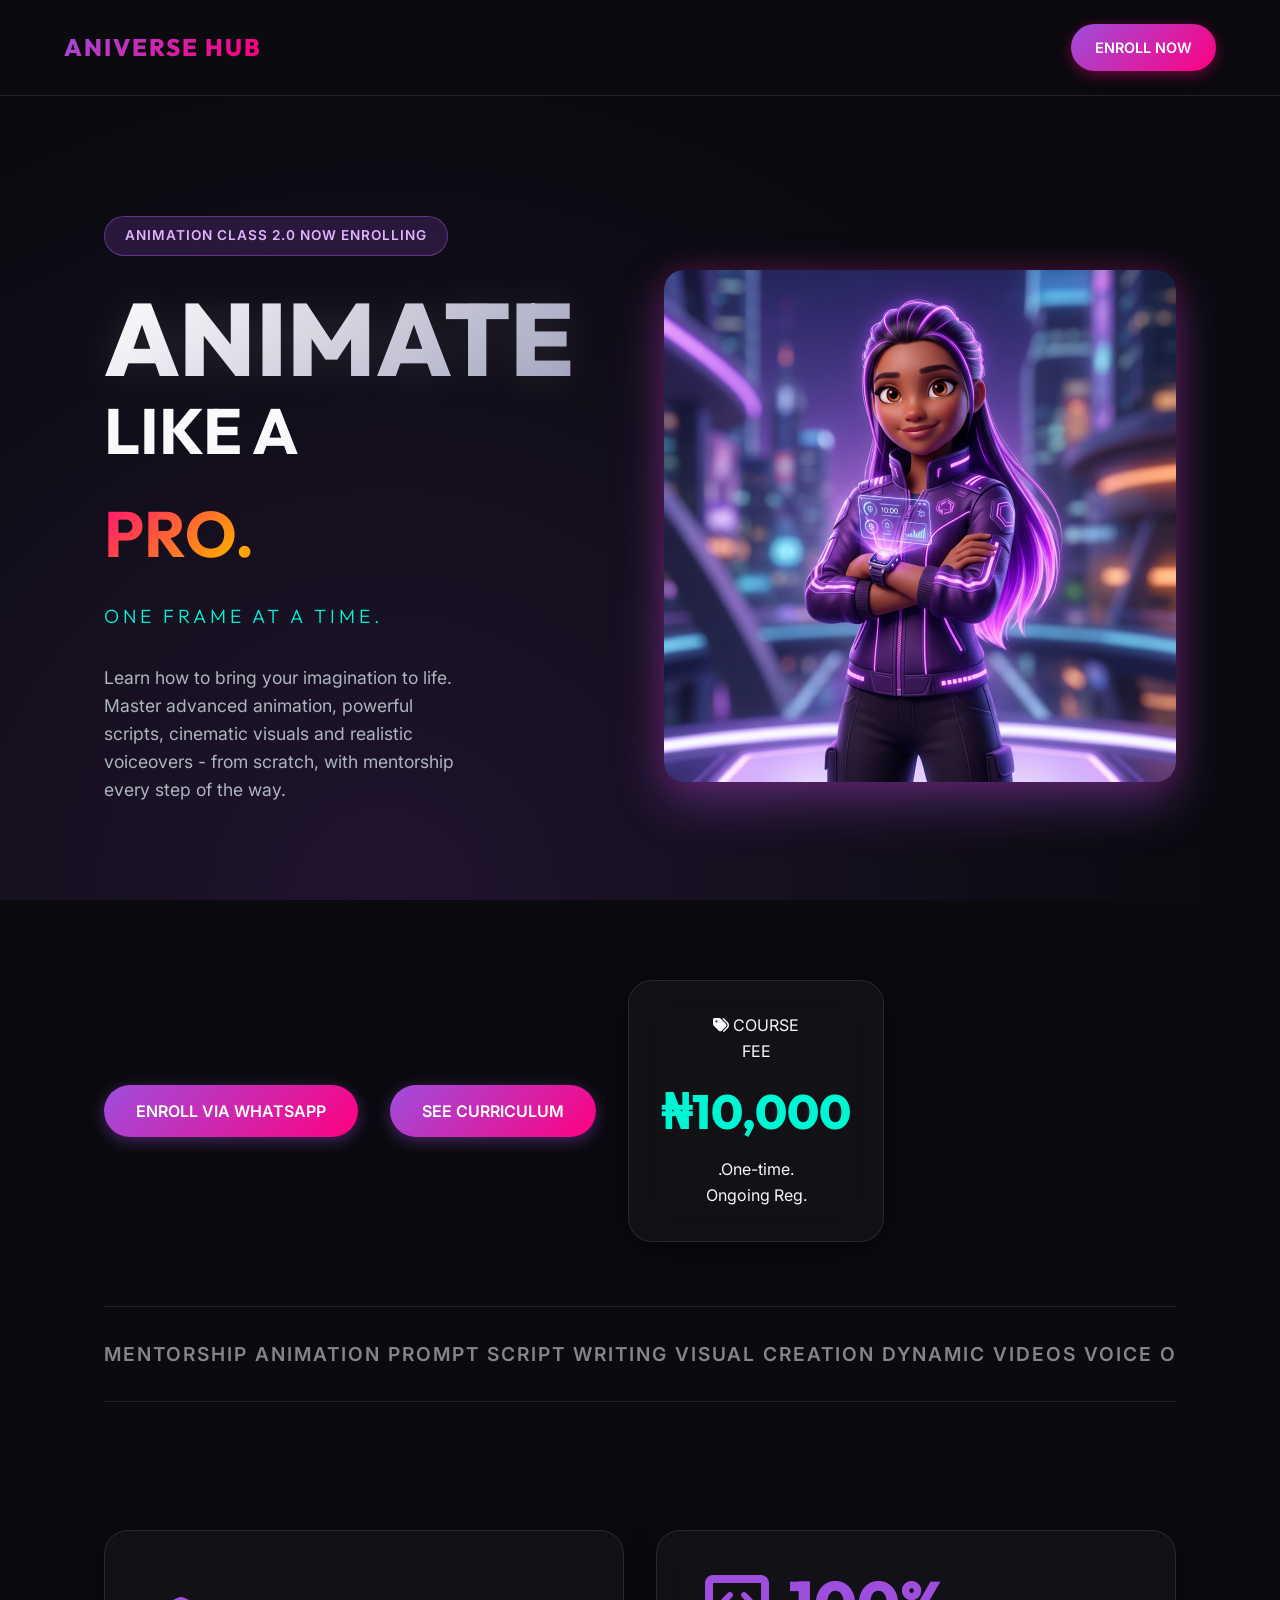
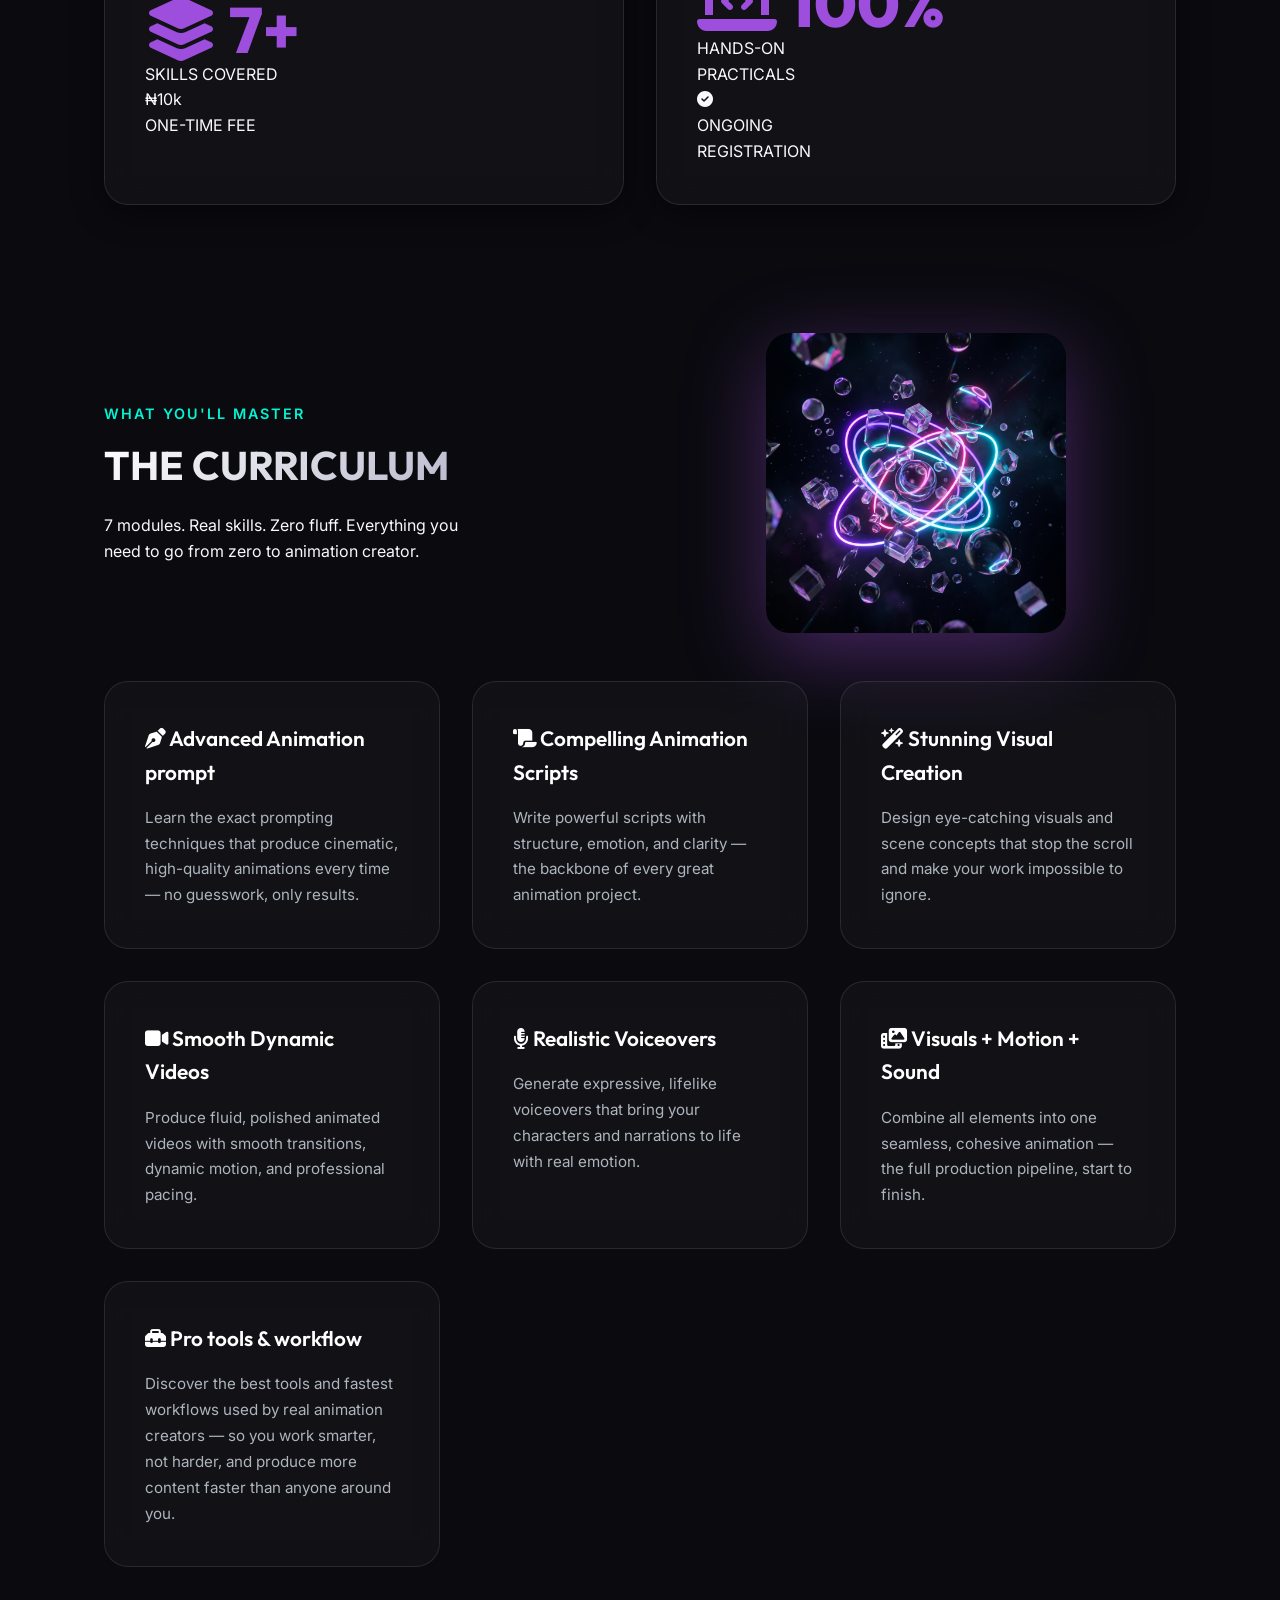
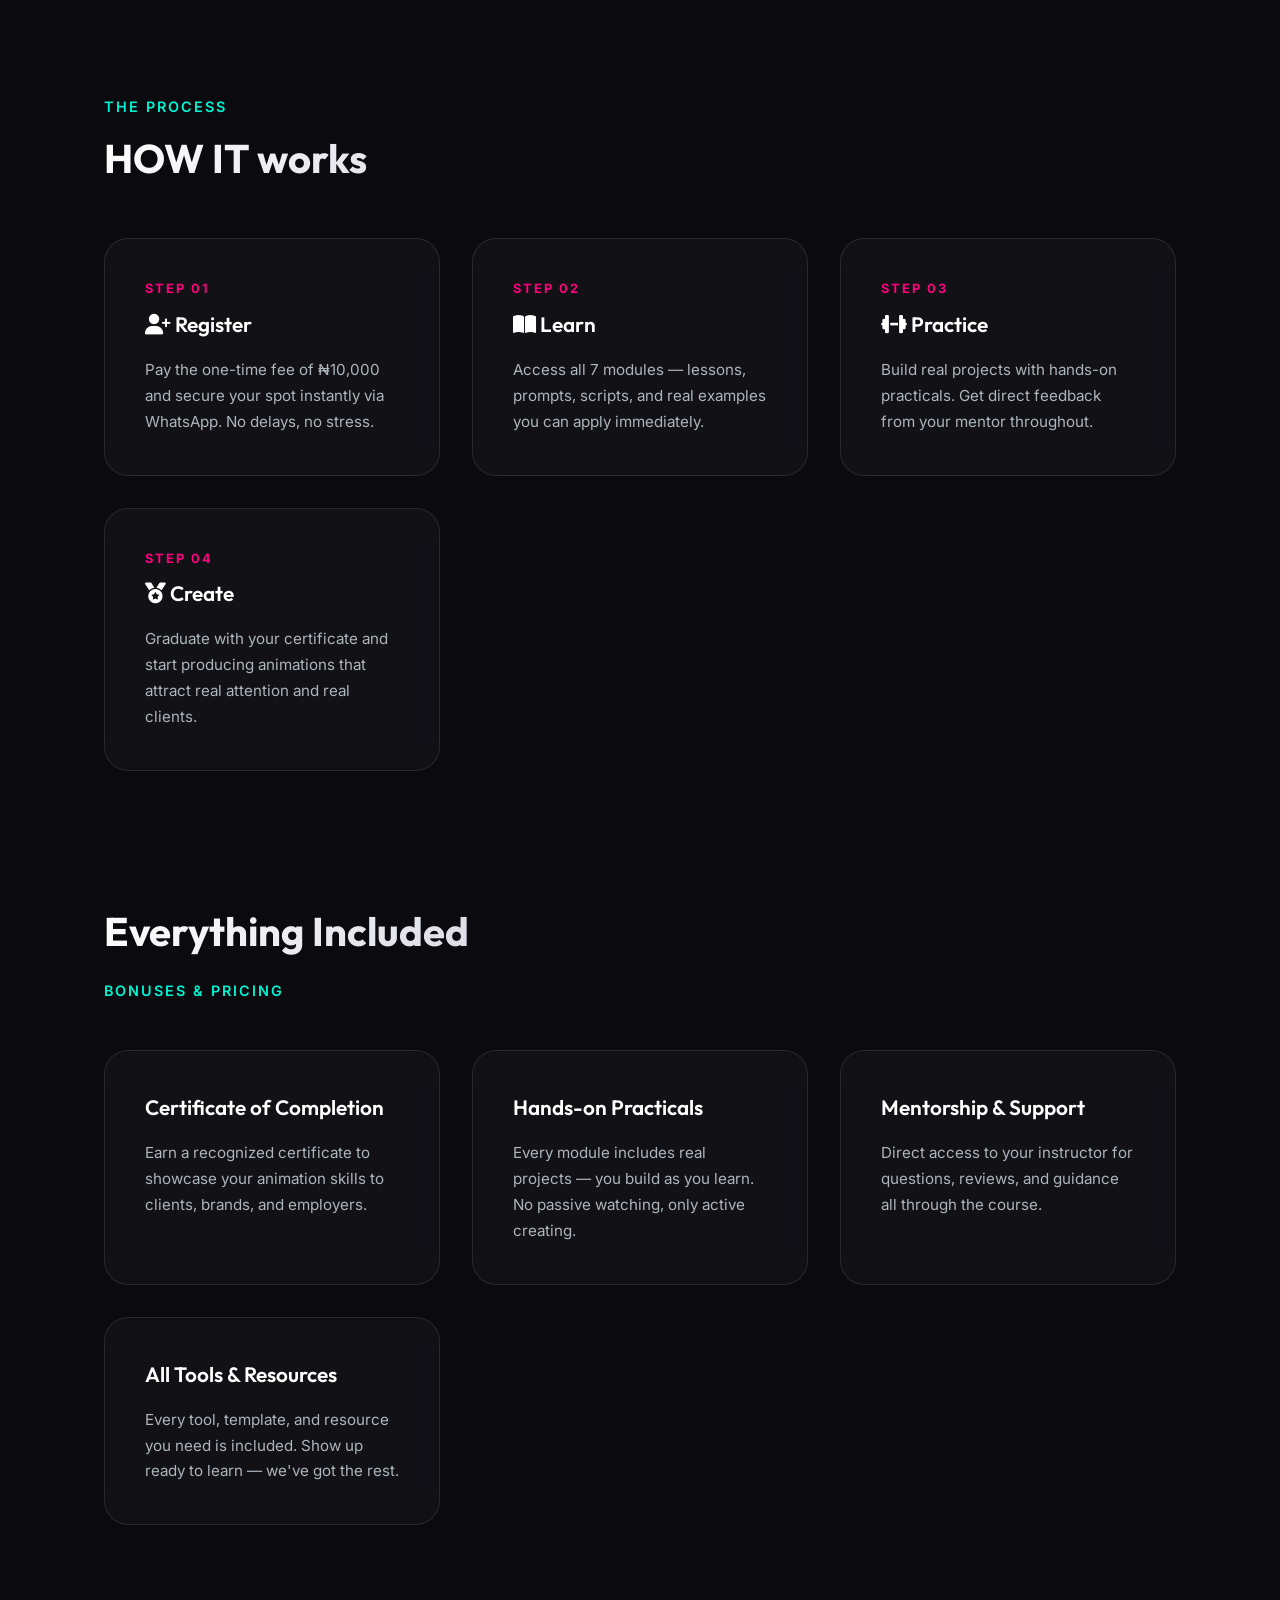
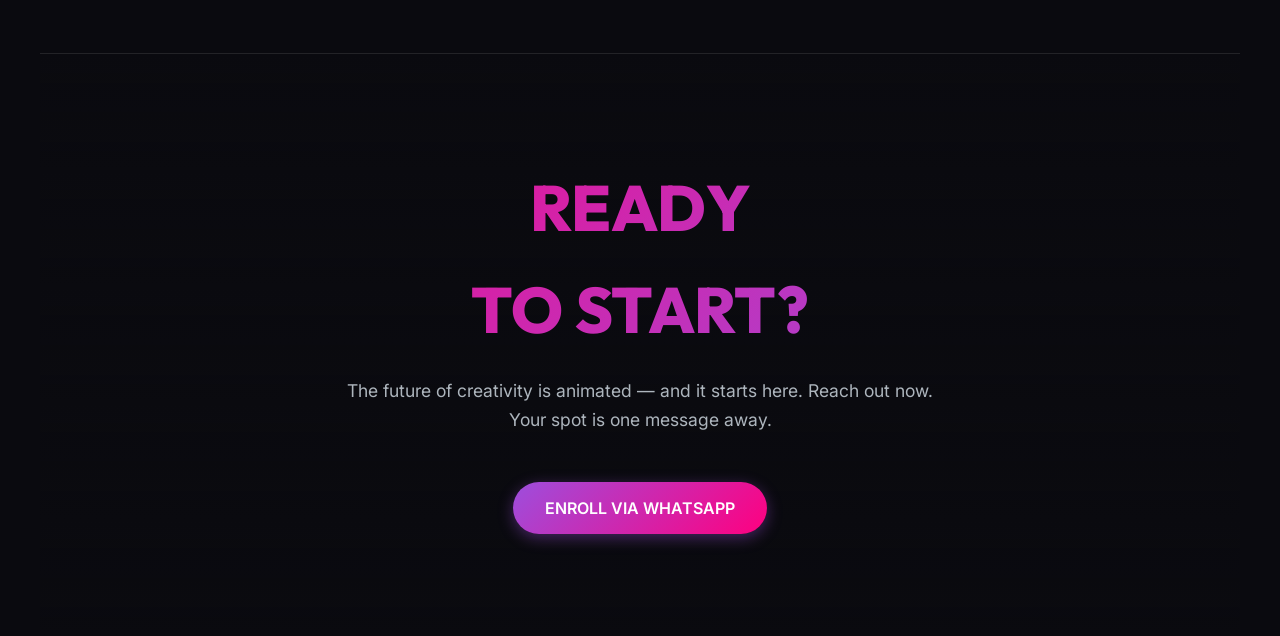
==== Structure/index.html @ 31caf76c "Revamp design: add glassmorphism, responsive mobile layout, animations, and custom 3D assets" ====
<!DOCTYPE html>
<html lang="en">
<head>
    <meta charset="UTF-8">
    <meta name="viewport" content="width=device-width, initial-scale=1.0">
    <link rel="stylesheet" href="https://cdnjs.cloudflare.com/ajax/libs/font-awesome/6.4.0/css/all.min.css">
    <link rel="stylesheet" href="style/style.css">
    <title>Aniverse Hub</title>
</head>
<body>

    
    <div class="nav">
        <div class="aniverse-logo">
            <p>ANIVERSE HUB</p>
        </div>
        <div>
            <nav>
                <li class="enrol"><a href="https://wa.me/2348069914896">ENROLL NOW</a></li>
            </nav>
        </div>
    </div>


    <section class="header">
        <div class="header-content">
            <div class="animation-class">
                <p>ANIMATION CLASS 2.0 Now ENROLLING</p>
            </div>
            <div class="animate">
                <p>ANIMATE</p>
            </div>
            <div class="like">
                <p>LIKE A</p>
            </div>
            <div class="pro">
                <p>PRO.</p>
            </div>
            <div class="frame">
                <p>ONE FRAME AT A TIME.</p>
            </div>
            <div class="learn-how">
                <p>Learn how to bring your imagination to life.<br>Master advanced animation, powerful<br> scripts, cinematic visuals and realistic<br> voiceovers -  from scratch, with mentorship<br>every step of the way.</p>
            </div>
        </div>
        <div class="header-image">
            <img src="images/hero.png" alt="Anime Character">
        </div>
    </section>


    <section class="fee">
        <div class="enroll">
            <button><a href="">ENROLL VIA WHATSAPP </a></button>
        </div>
        <div class="curriculum">
            <p>
                <button><a href="">SEE CURRICULUM</a></button>
            </p>
        </div>

        <div class="course-fee">
            <p><i class="fa-solid fa-tags"></i> COURSE<BR>FEE</p>
            <P>₦10,000</P>
            <P>.One-time.<br>Ongoing Reg.</P>
        </div>

        <div class="activities">
            <p>MENTORSHIP     ANIMATION PROMPT     SCRIPT WRITING     VISUAL CREATION     DYNAMIC VIDEOS     VOICE OVERS     MOTION SOUND     CERTIFICATE   </p>
        </div>
    </section>

    <section class="detail-section">
        <div class="details">
            <div class="skills-covered">
                <p class="7+"><i class="fa-solid fa-layer-group"></i> 7+</p>
                <p class="skill-covered">SKILLS COVERED</p>
                <p class="10k-naira">₦10k</p>
                <p class="one-time">ONE-TIME FEE</p>
            </div>
            <div class="deatails2">
                <p class="100%"><i class="fa-solid fa-laptop-code"></i> 100%</p>
                <p>HANDS-ON<br>PRACTICALS</p>
                <p class="ogoing-icon"><i class="fa-solid fa-check-circle"></i></p>
                <p class="registration">ONGOING<br>REGISTRATION</p>
            </div>
        </div>
    </section>

    <section class="what-you">
        <div class="what-header-flex">
            <div>
                <p class="what">WHAT YOU'LL MASTER</p>
                <p class="the-curriculum2">THE CURRICULUM</p>
                <p class="modules"> 7 modules. Real skills. Zero fluff. Everything you<br>need to go from zero to animation creator.</p>
            </div>
            <div class="what-image">
                <img src="images/abstract.png" alt="Abstract 3D Shapes">
            </div>
        </div>

        <div class="detailed-list">
            <div class="01">
                <p class="advanced"><i class="fa-solid fa-pen-nib"></i> Advanced Animation<br>prompt</p>
                <p class="more-details">Learn the exact prompting techniques that produce cinematic, high-quality animations every time — no guesswork, only results.</p>
            </div>

            <div class="02">
                <p class="advanced"><i class="fa-solid fa-scroll"></i> Compelling Animation<br>Scripts</p>
                <p class="more-details">Write powerful scripts with structure, emotion, and clarity — the backbone of every great animation project.</p>
            </div>

            <div class="03">
                <p class="advanced"><i class="fa-solid fa-wand-magic-sparkles"></i> Stunning Visual<br>Creation</p>
                <p class="more-details">Design eye-catching visuals and scene concepts that stop the scroll and make your work impossible to ignore.</p>
            </div>

            <div class="04">
                <p class="advanced"><i class="fa-solid fa-video"></i> Smooth Dynamic<br>Videos</p>
                <p class="more-details">Produce fluid, polished animated videos with smooth transitions, dynamic motion, and professional pacing.</p>
            </div>

            <div class="05">
                <p class="advanced"><i class="fa-solid fa-microphone-lines"></i> Realistic Voiceovers</p>
                <p class="more-details">Generate expressive, lifelike voiceovers that bring your characters and narrations to life with real emotion.</p>
            </div>

            <div class="06">
                <p class="advanced"><i class="fa-solid fa-photo-film"></i> Visuals + Motion +<br>Sound</p>
                <p class="more-details">Combine all elements into one seamless, cohesive animation — the full production pipeline, start to finish.</p>
            </div>

            <div class="07">
                <p class="advanced"><i class="fa-solid fa-toolbox"></i> Pro tools & workflow</p>
                <p class="more-details">Discover the best tools and fastest workflows used by real animation creators — so you work smarter, not harder, and produce more content faster than anyone around you.</p>
            </div>

        </div>
    </section>


    <section class="the-processes">
        <div class="the-process">
            <p>THE PROCESS</p>
            <p>HOW IT <span>works</span></p>
        </div>
        <div class="listing-process">
            <div class="step1">
                <p class="01">STEP 01</p>
                <p class="register"><i class="fa-solid fa-user-plus"></i> Register</p>
                <p>Pay the one-time fee of ₦10,000 and secure your spot instantly via WhatsApp. No delays, no stress.</p>
            </div>

            <div class="step1">
                <p class="02">STEP 02</p>
                <p class="register"><i class="fa-solid fa-book-open"></i> Learn</p>
                <p>Access all 7 modules — lessons, prompts, scripts, and real examples you can apply immediately.</p>
            </div>

            <div class="step1">
                <p class="03">STEP 03</p>
                <p class="register"><i class="fa-solid fa-dumbbell"></i> Practice</p>
                <p>Build real projects with hands-on practicals. Get direct feedback from your mentor throughout.</p>
            </div>

            <div class="step1">
                <p class="04">STEP 04</p>
                <p class="register"><i class="fa-solid fa-medal"></i> Create</p>
                <p>Graduate with your certificate and start producing animations that attract real attention and real clients.</p>
            </div>
        </div>
    </section>

    <section class="bonuses-pricing">
        <div class="everything">
            <p class="inludeed">Everything Included</p>
            <p class="bonus">BONUSES & PRICING</p>
        </div>
        
        <div class="listed-bonus">
            <div class="certificate">
                <p class="cert">Certificate of Completion</p>
                <p class="earn">Earn a recognized certificate to showcase your animation skills to clients, brands, and employers.</p>
            </div>
            <div class="certificate">
                <p class="cert">Hands-on Practicals</p>
                <p class="earn">Every module includes real projects — you build as you learn. No passive watching, only active creating.</p>
            </div>
            <div class="certificate">
                <p class="cert">Mentorship & Support</p>
                <p class="earn">Direct access to your instructor for questions, reviews, and guidance all through the course.</p>
            </div>
            <div class="certificate">
                <p class="cert">All Tools & Resources</p>
                <p class="earn">Every tool, template, and resource you need is included. Show up ready to learn — we've got the rest.</p>
            </div>
        </div>
    </section>

    <section class="footer">
        <p>READY<br>TO START?</p>
        <P>The future of creativity is animated — and it starts here. Reach out now. Your spot is one message away.</P>
        <p><button><a href="https://wa.me/2348069914896">ENROLL VIA WHATSAPP</a></button></p>

    </section>

</body>
</html>
---- Structure/style/style.css ----
@import url('https://fonts.googleapis.com/css2?family=Outfit:wght@300;400;600;800&family=Inter:wght@400;500;700&display=swap');

:root {
    --bg-dark: #0a0a0f;
    --bg-card: rgba(255, 255, 255, 0.03);
    --bg-card-hover: rgba(255, 255, 255, 0.08);
    --primary: #9d4edd;
    --secondary: #ff007f;
    --text-main: #f8f9fa;
    --text-muted: #adb5bd;
    --accent: #00f5d4;
    --font-heading: 'Outfit', sans-serif;
    --font-body: 'Inter', sans-serif;
    --glass-border: rgba(255, 255, 255, 0.1);
    --glass-shadow: 0 8px 32px 0 rgba(0, 0, 0, 0.37);
}

* {
    margin: 0;
    padding: 0;
    box-sizing: border-box;
}

/* Animations */
@keyframes fadeIn {
    from { opacity: 0; transform: translateY(30px); }
    to { opacity: 1; transform: translateY(0); }
}

@keyframes textShine {
    to { background-position: 200% center; }
}

@keyframes bgPulse {
    0% { background-position: 0% 50%; }
    50% { background-position: 100% 50%; }
    100% { background-position: 0% 50%; }
}

@keyframes float {
    0%, 100% { transform: translateY(0px); }
    50% { transform: translateY(-15px); }
}

@keyframes floatItems {
    0%, 100% { transform: translateY(0px); }
    50% { transform: translateY(-8px); }
}

@keyframes pulseGlow {
    from { text-shadow: 0 0 10px rgba(157, 78, 221, 0.2), 0 0 20px rgba(157, 78, 221, 0.2); }
    to { text-shadow: 0 0 20px rgba(157, 78, 221, 0.8), 0 0 30px rgba(157, 78, 221, 0.6); }
}

@keyframes marquee {
    0% { transform: translateX(10%); }
    100% { transform: translateX(-100%); }
}

body {
    background-color: var(--bg-dark);
    background-image: 
        radial-gradient(circle at 15% 50%, rgba(157, 78, 221, 0.15), transparent 35%),
        radial-gradient(circle at 85% 30%, rgba(255, 0, 127, 0.15), transparent 35%);
    background-size: 200% 200%;
    animation: bgPulse 15s ease-in-out infinite;
    background-attachment: fixed;
    color: var(--text-main);
    font-family: var(--font-body);
    line-height: 1.6;
    overflow-x: hidden;
}

/* Typography */
h1, h2, h3, .aniverse-logo p, .animate, .like, .pro {
    font-family: var(--font-heading);
}

/* Navbar */
.nav {
    display: flex;
    justify-content: space-between;
    align-items: center;
    padding: 1.5rem 5%;
    background: rgba(10, 10, 15, 0.8);
    backdrop-filter: blur(12px);
    -webkit-backdrop-filter: blur(12px);
    border-bottom: 1px solid var(--glass-border);
    position: sticky;
    top: 0;
    z-index: 1000;
}

.aniverse-logo p {
    font-weight: 800;
    font-size: 1.5rem;
    letter-spacing: 2px;
    background: linear-gradient(135deg, var(--primary), var(--secondary), var(--primary));
    background-size: 200% auto;
    -webkit-background-clip: text;
    -webkit-text-fill-color: transparent;
    text-transform: uppercase;
    animation: textShine 4s linear infinite;
}

ul, li {
    list-style: none;
}

.enrol a {
    text-decoration: none;
    padding: 0.75rem 1.5rem;
    border-radius: 50px;
    background: linear-gradient(135deg, var(--primary), var(--secondary));
    color: white;
    font-weight: 600;
    font-size: 0.9rem;
    transition: all 0.3s ease;
    box-shadow: 0 4px 15px rgba(255, 0, 127, 0.4);
    display: inline-block;
}

.enrol a:hover {
    transform: translateY(-2px) scale(1.05);
    box-shadow: 0 6px 20px rgba(255, 0, 127, 0.8);
    filter: brightness(1.2);
}

/* Header / Hero Section */
.header {
    padding: 120px 5% 80px;
    max-width: 1200px;
    margin: 0 auto;
    position: relative;
    animation: fadeIn 1.2s cubic-bezier(0.2, 0.8, 0.2, 1) forwards;
    display: flex;
    align-items: center;
    justify-content: space-between;
    gap: 3rem;
    flex-wrap: wrap;
}

.header-content {
    flex: 1;
    min-width: 300px;
}

.header-image {
    flex: 1;
    display: flex;
    justify-content: center;
    align-items: center;
    min-width: 300px;
}

.header-image img {
    max-width: 100%;
    border-radius: 20px;
    box-shadow: 0 20px 50px rgba(157, 78, 221, 0.4), 0 0 30px rgba(255, 0, 127, 0.2);
    animation: floatItems 6s ease-in-out infinite;
    object-fit: cover;
}

.animation-class p {
    display: inline-block;
    background: rgba(157, 78, 221, 0.2);
    border: 1px solid rgba(157, 78, 221, 0.5);
    padding: 0.5rem 1.25rem;
    border-radius: 50px;
    font-size: 0.85rem;
    font-weight: 600;
    letter-spacing: 1px;
    color: #e0b3ff;
    margin-bottom: 2rem;
    text-transform: uppercase;
    backdrop-filter: blur(4px);
    animation: floatItems 4s ease-in-out infinite alternate;
}

.animate p {
    font-size: clamp(4rem, 8vw, 7rem);
    font-weight: 800;
    line-height: 1;
    background: linear-gradient(135deg, #fff, #a2a2bd, #fff);
    background-size: 200% auto;
    -webkit-background-clip: text;
    -webkit-text-fill-color: transparent;
    text-shadow: 0 0 40px rgba(255,255,255,0.1);
    margin-bottom: -10px;
    animation: textShine 5s linear infinite;
}

.like p, .pro p {
    font-size: clamp(2.5rem, 5vw, 4rem);
    font-weight: 700;
    color: var(--text-main);
}

.pro p {
    background: linear-gradient(135deg, var(--secondary), #ffaa00, var(--secondary));
    background-size: 200% auto;
    -webkit-background-clip: text;
    -webkit-text-fill-color: transparent;
    display: inline-block;
    animation: textShine 4s linear infinite reverse;
}

.frame p {
    font-family: var(--font-heading);
    font-size: 1.2rem;
    font-weight: 300;
    letter-spacing: 4px;
    color: var(--accent);
    margin-top: 1rem;
    margin-bottom: 2rem;
    text-transform: uppercase;
}

.learn-how p {
    font-size: 1.1rem;
    color: var(--text-muted);
    max-width: 600px;
    margin-bottom: 2rem;
}

/* Global Buttons */
button {
    border: none;
    padding: 1rem 2rem;
    border-radius: 50px;
    background: linear-gradient(135deg, var(--primary), var(--secondary));
    color: white;
    font-family: var(--font-body);
    font-weight: 600;
    font-size: 1rem;
    cursor: pointer;
    box-shadow: 0 4px 15px rgba(157, 78, 221, 0.4);
    transition: all 0.3s ease;
    position: relative;
    overflow: hidden;
}

button::before {
    content: '';
    position: absolute;
    top: 0; left: -100%;
    width: 100%; height: 100%;
    background: linear-gradient(90deg, transparent, rgba(255,255,255,0.4), transparent);
    transition: left 0.5s ease;
}

button:hover::before {
    left: 100%;
}

button:hover {
    transform: translateY(-5px) scale(1.02);
    box-shadow: 0 10px 30px rgba(255, 0, 127, 0.6);
}

button a {
    color: white;
    text-decoration: none;
    display: inline-block;
    width: 100%;
    height: 100%;
}

/* Fee Section */
.fee {
    padding: 5% 5%;
    display: flex;
    align-items: center;
    gap: 2rem;
    flex-wrap: wrap;
    max-width: 1200px;
    margin: 0 auto;
}

.course-fee {
    background: var(--bg-card);
    border: 1px solid var(--glass-border);
    padding: 2rem;
    border-radius: 24px;
    backdrop-filter: blur(16px);
    -webkit-backdrop-filter: blur(16px);
    box-shadow: var(--glass-shadow);
    text-align: center;
    min-width: 200px;
    transition: transform 0.3s ease, border-color 0.3s ease;
    animation: floatItems 6s ease-in-out infinite;
}

.course-fee:hover {
    transform: translateY(-8px) scale(1.03);
    border-color: var(--secondary);
    box-shadow: 0 15px 40px rgba(255, 0, 127, 0.2);
}

.course-fee p:nth-child(2) {
    font-size: 3rem;
    font-weight: 800;
    font-family: var(--font-heading);
    color: var(--accent);
    margin: 0.5rem 0;
}

.activities {
    width: 100%;
    overflow: hidden;
    white-space: nowrap;
    padding: 2rem 0;
    margin-top: 2rem;
    border-top: 1px solid var(--glass-border);
    border-bottom: 1px solid var(--glass-border);
}

.activities p {
    display: inline-block;
    font-size: 1.2rem;
    font-weight: 600;
    color: rgba(255,255,255,0.5);
    letter-spacing: 2px;
    animation: marquee 20s linear infinite;
}

/* Details Section */
.detail-section {
    padding: 5% 5%;
    max-width: 1200px;
    margin: 0 auto;
}

.details {
    display: flex;
    gap: 2rem;
    flex-wrap: wrap;
}

.skills-covered, .deatails2 {
    flex: 1;
    min-width: 280px;
    background: var(--bg-card);
    border: 1px solid var(--glass-border);
    padding: 2.5rem;
    border-radius: 24px;
    backdrop-filter: blur(16px);
    box-shadow: var(--glass-shadow);
    display: flex;
    flex-direction: column;
    justify-content: center;
    transition: all 0.4s cubic-bezier(0.175, 0.885, 0.32, 1.275);
    animation: float 6s ease-in-out infinite;
}

.deatails2 {
    animation-delay: -3s; /* Make them float out of sync */
}

.skills-covered:hover, .deatails2:hover {
    background: var(--bg-card-hover);
    transform: translateY(-10px) scale(1.02);
    border-color: rgba(157, 78, 221, 0.4);
    box-shadow: 0 20px 40px rgba(0,0,0,0.5);
}

.skills-covered p:nth-child(1), .deatails2 p:nth-child(1) {
    font-size: 4rem;
    font-weight: 800;
    font-family: var(--font-heading);
    color: var(--primary);
    line-height: 1;
    animation: pulseGlow 2.5s ease-in-out infinite alternate;
}

/* Common Section Styles */
section {
    padding: 5% 5%;
    max-width: 1200px;
    margin: 0 auto;
}

.what-header-flex {
    display: flex;
    align-items: center;
    justify-content: space-between;
    gap: 2rem;
    flex-wrap: wrap;
}

.what-header-flex > div:first-child {
    flex: 1;
    min-width: 300px;
}

.what-image {
    flex: 1;
    display: flex;
    justify-content: center;
    align-items: center;
}

.what-image img {
    max-width: 300px;
    width: 100%;
    border-radius: 24px;
    animation: floatItems 8s ease-in-out infinite alternate-reverse;
    filter: drop-shadow(0 20px 40px rgba(157, 78, 221, 0.4));
    object-fit: cover;
}

.what, .bonus, .the-process p:first-child {
    color: var(--accent);
    font-weight: 600;
    letter-spacing: 2px;
    text-transform: uppercase;
    font-size: 0.9rem;
    margin-bottom: 0.5rem;
}

.the-curriculum2, .the-process p:nth-child(2), .everything p:nth-child(1) {
    font-size: 2.5rem;
    font-family: var(--font-heading);
    font-weight: 700;
    margin-bottom: 1rem;
    background: linear-gradient(135deg, #fff, #a2a2bd, #fff);
    background-size: 200% auto;
    -webkit-background-clip: text;
    -webkit-text-fill-color: transparent;
    animation: textShine 5s linear infinite;
}

/* Grids (Curriculum, Process, Bonuses) */
.detailed-list, .listing-process, .listed-bonus {
    display: grid;
    grid-template-columns: repeat(auto-fit, minmax(280px, 1fr));
    gap: 2rem;
    margin-top: 3rem;
}

.detailed-list > div, .step1, .certificate {
    background: var(--bg-card);
    border: 1px solid var(--glass-border);
    padding: 2.5rem;
    border-radius: 24px;
    backdrop-filter: blur(16px);
    transition: all 0.4s cubic-bezier(0.175, 0.885, 0.32, 1.275);
    position: relative;
    overflow: hidden;
}

/* Subtle staggered float for grid items */
.detailed-list > div:nth-child(odd), .step1:nth-child(odd), .certificate:nth-child(odd) {
    animation: floatItems 7s ease-in-out infinite alternate;
}
.detailed-list > div:nth-child(even), .step1:nth-child(even), .certificate:nth-child(even) {
    animation: floatItems 8s ease-in-out infinite alternate-reverse;
}

.detailed-list > div::before, .step1::before, .certificate::before {
    content: '';
    position: absolute;
    top: 0; left: 0;
    width: 100%; height: 4px;
    background: linear-gradient(90deg, var(--primary), var(--secondary));
    transform: scaleX(0);
    transform-origin: left;
    transition: transform 0.4s ease;
}

.detailed-list > div:hover::before, .step1:hover::before, .certificate:hover::before {
    transform: scaleX(1);
}

.detailed-list > div:hover, .step1:hover, .certificate:hover {
    transform: translateY(-15px);
    background: var(--bg-card-hover);
    box-shadow: 0 20px 40px rgba(0,0,0,0.5), 0 0 15px rgba(255, 0, 127, 0.1);
    border-color: rgba(255, 255, 255, 0.2);
}

.advanced, .register, .cert {
    font-size: 1.3rem;
    font-family: var(--font-heading);
    font-weight: 600;
    color: #fff;
    margin-bottom: 1rem;
}

.more-details, .step1 p:last-child, .earn {
    color: var(--text-muted);
    font-size: 0.95rem;
    line-height: 1.7;
}

/* Step specific styling */
.step1 p:first-child {
    font-size: 0.8rem;
    color: var(--secondary);
    font-weight: 700;
    letter-spacing: 2px;
    margin-bottom: 0.5rem;
}

/* Footer */
.footer {
    text-align: center;
    padding: 8% 5%;
    margin-top: 5%;
    background: linear-gradient(to top, rgba(10, 10, 15, 1), rgba(10, 10, 15, 0));
    border-top: 1px solid var(--glass-border);
}

.footer p:first-child {
    font-size: clamp(2.5rem, 5vw, 4rem);
    font-family: var(--font-heading);
    font-weight: 800;
    margin-bottom: 1rem;
    background: linear-gradient(135deg, var(--secondary), var(--primary), var(--secondary));
    background-size: 200% auto;
    -webkit-background-clip: text;
    -webkit-text-fill-color: transparent;
    animation: textShine 4s linear infinite;
}

.footer p:nth-child(2) {
    color: var(--text-muted);
    max-width: 600px;
    margin: 0 auto 3rem;
    font-size: 1.1rem;
}

/* Responsive tweaks */
@media (max-width: 768px) {
    /* Layout & Alignment */
    section { padding: 12% 5%; }
    .header { padding-top: 80px; text-align: center; flex-direction: column; gap: 2rem; }
    .header-content { display: flex; flex-direction: column; align-items: center; }
    .header-image img { max-width: 100%; border-radius: 16px; }
    .nav { padding: 1.5rem 5%; flex-direction: column; gap: 1rem; text-align: center; }
    .fee { justify-content: center; text-align: center; gap: 1.5rem; flex-direction: column; }
    .course-fee { width: 100%; min-width: unset; }
    .what-header-flex { flex-direction: column; text-align: center; gap: 2rem; }
    .details { flex-direction: column; gap: 1.5rem; width: 100%; }
    
    /* Grids to single column */
    .detailed-list, .listing-process, .listed-bonus {
        grid-template-columns: 1fr;
        gap: 1.5rem;
        margin-top: 2rem;
    }

    /* Padding adjustments for cards */
    .detailed-list > div, .step1, .certificate, .skills-covered, .deatails2 {
        padding: 1.5rem;
    }

    /* Typography scaling */
    .animate p { font-size: clamp(2.5rem, 12vw, 3.5rem); }
    .like p, .pro p { font-size: 2rem; }
    .animation-class p { font-size: 0.75rem; margin-bottom: 1.5rem; }
    .the-curriculum2, .the-process p:nth-child(2), .everything p:nth-child(1) { font-size: 2rem; }
    .skills-covered p:nth-child(1), .deatails2 p:nth-child(1) { font-size: 2.5rem; }
    .footer p:first-child { font-size: 2rem; }
    .advanced, .register, .cert { font-size: 1.1rem; }
    .more-details, .step1 p:last-child, .earn { font-size: 0.9rem; }
    
    /* Buttons */
    button { width: 100%; max-width: 320px; padding: 1rem; }
    .enroll, .curriculum { width: 100%; display: flex; justify-content: center; }
}
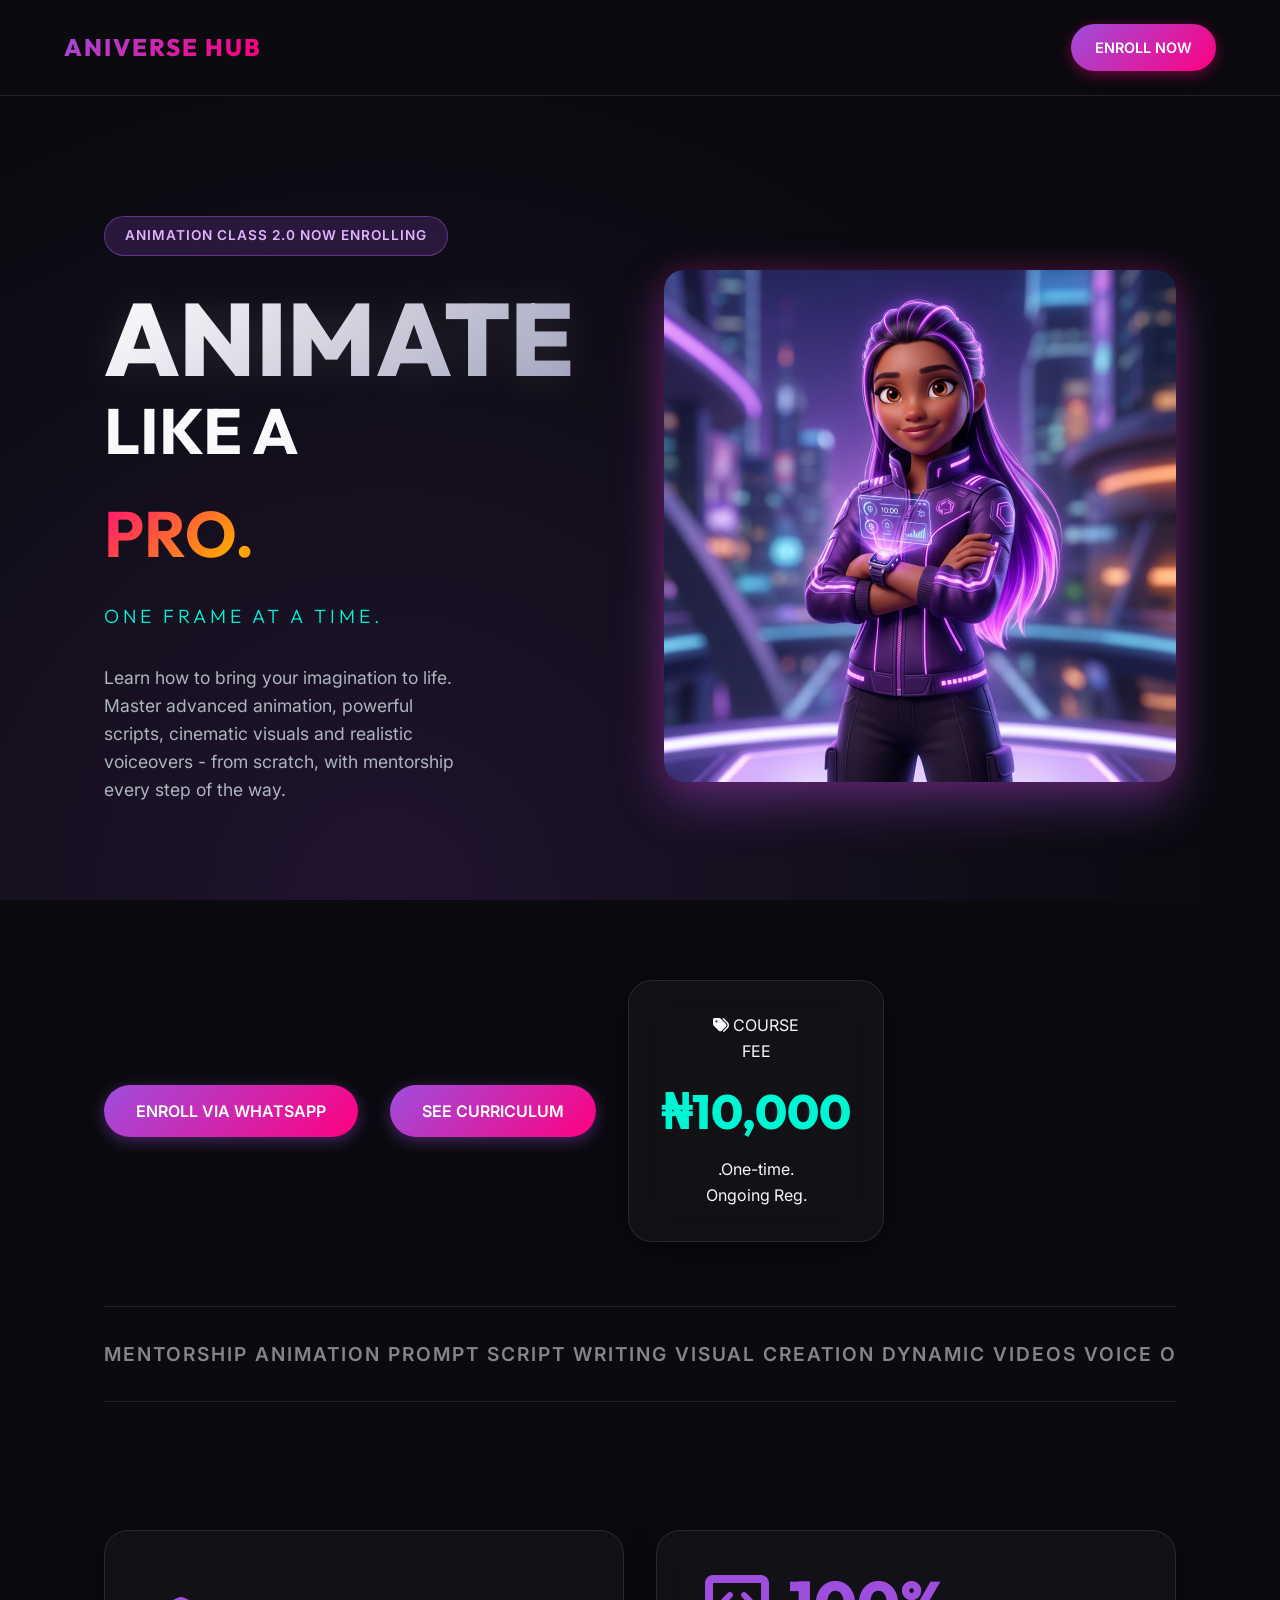
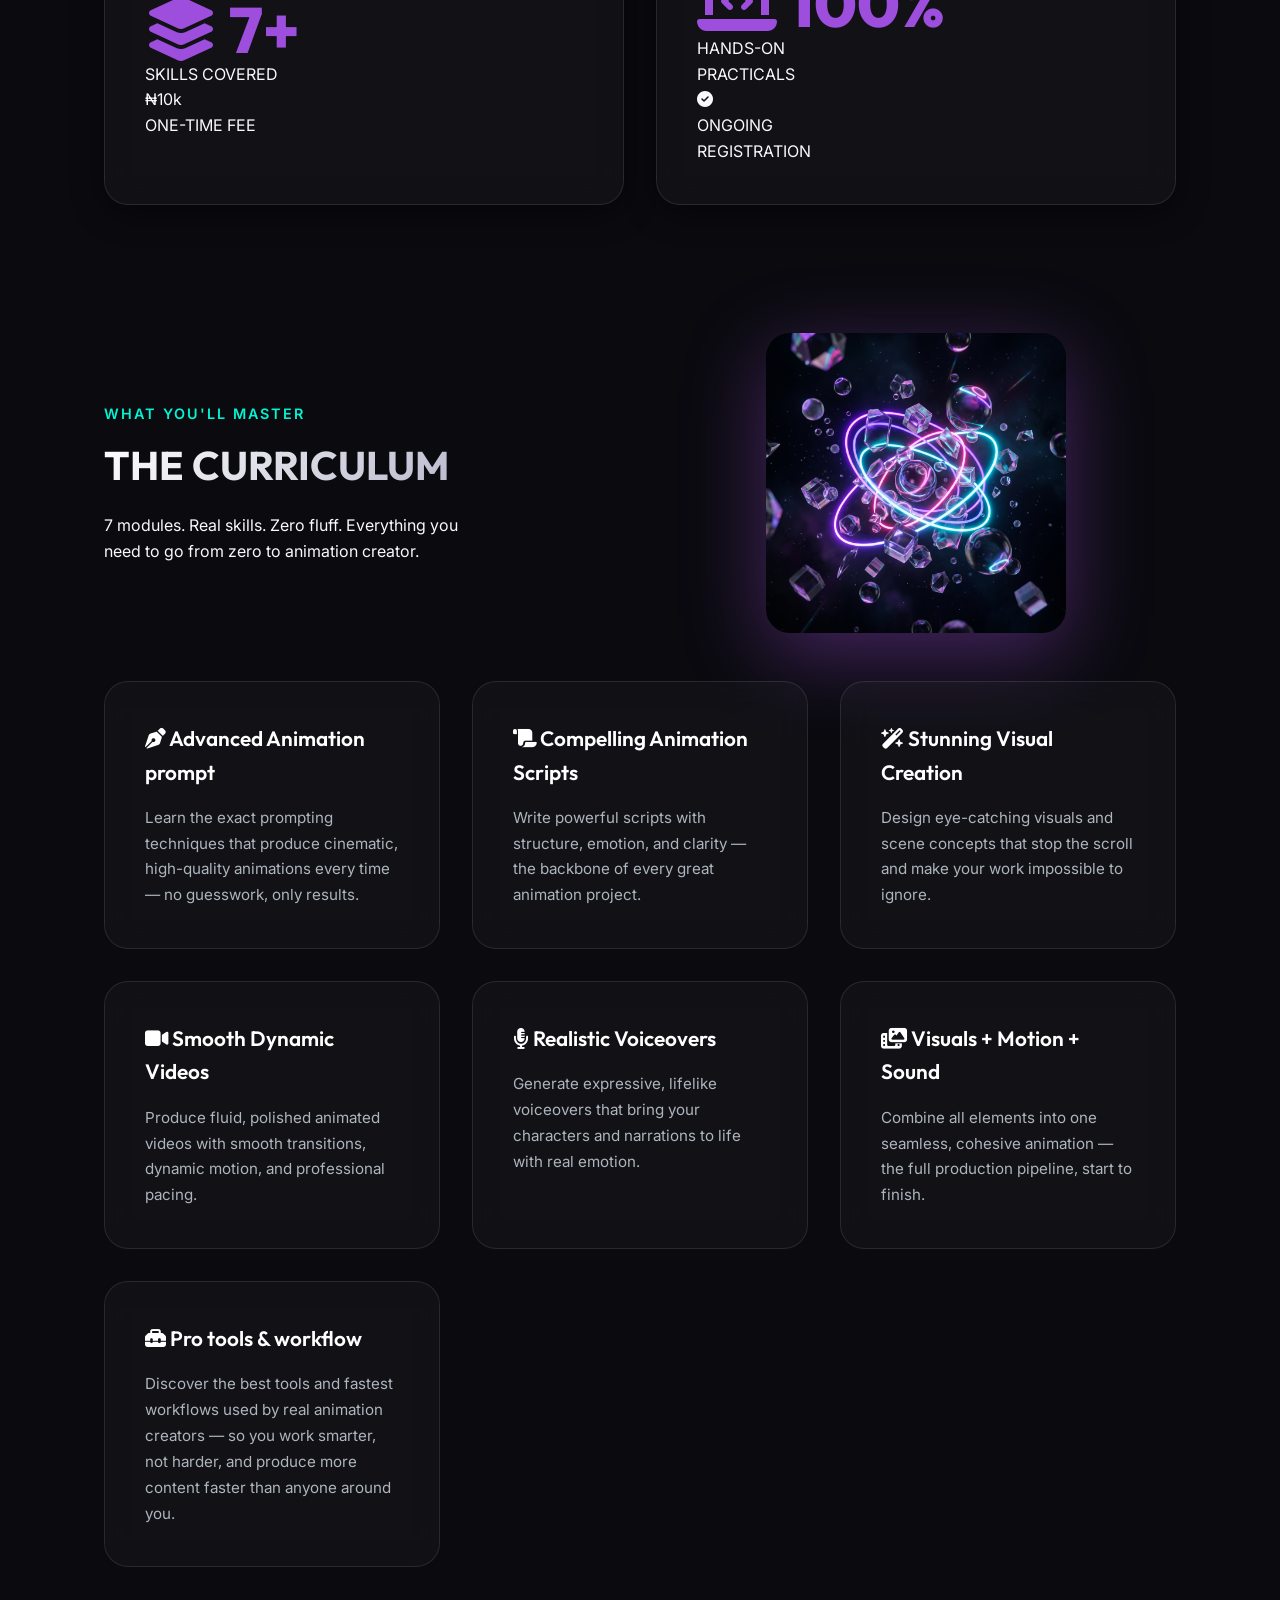
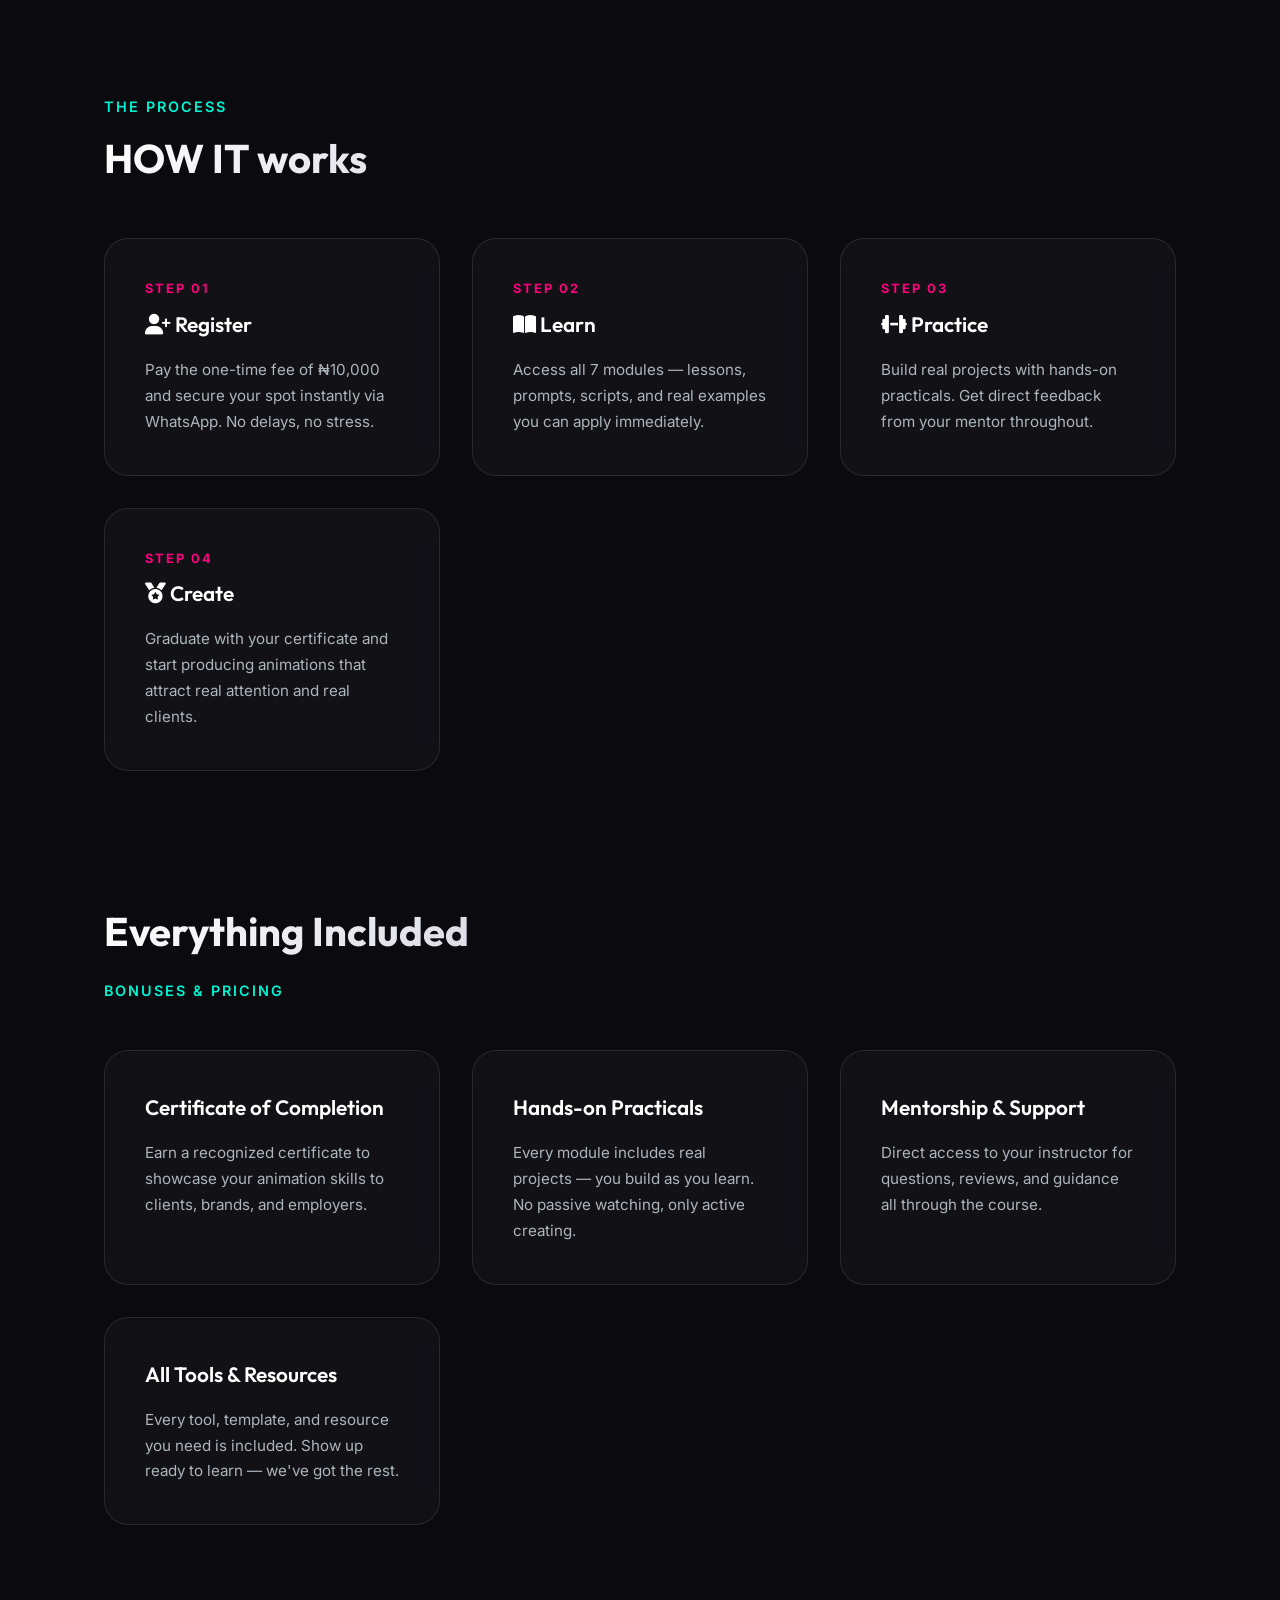
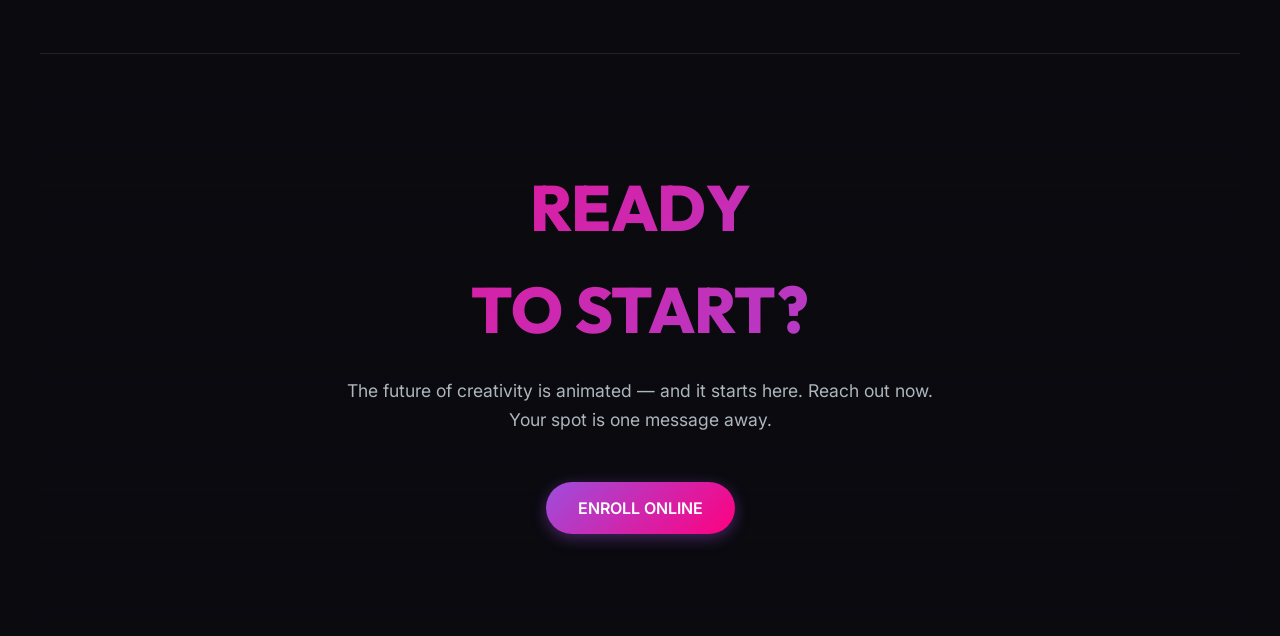
==== commit ea4adce5: "Upgrade landing page with interactive prompt sandbox, video gallery, luma registration, and audio en" ====
--- a/Structure/index.html
+++ b/Structure/index.html
@@ -1,5 +1,6 @@
 <!DOCTYPE html>
 <html lang="en">
+
 <head>
     <meta charset="UTF-8">
     <meta name="viewport" content="width=device-width, initial-scale=1.0">
@@ -7,16 +8,17 @@
     <link rel="stylesheet" href="style/style.css">
     <title>Aniverse Hub</title>
 </head>
+
 <body>
 
-    
+
     <div class="nav">
         <div class="aniverse-logo">
             <p>ANIVERSE HUB</p>
         </div>
         <div>
             <nav>
-                <li class="enrol"><a href="https://wa.me/2348069914896">ENROLL NOW</a></li>
+                <li class="enrol"><a href="http://luma.com/f4995q19">ENROLL NOW</a></li>
             </nav>
         </div>
     </div>
@@ -40,7 +42,9 @@
                 <p>ONE FRAME AT A TIME.</p>
             </div>
             <div class="learn-how">
-                <p>Learn how to bring your imagination to life.<br>Master advanced animation, powerful<br> scripts, cinematic visuals and realistic<br> voiceovers -  from scratch, with mentorship<br>every step of the way.</p>
+                <p>Learn how to bring your imagination to life.<br>Master advanced animation, powerful<br> scripts,
+                    cinematic visuals and realistic<br> voiceovers - from scratch, with mentorship<br>every step of the
+                    way.</p>
             </div>
         </div>
         <div class="header-image">
@@ -66,7 +70,8 @@
         </div>
 
         <div class="activities">
-            <p>MENTORSHIP     ANIMATION PROMPT     SCRIPT WRITING     VISUAL CREATION     DYNAMIC VIDEOS     VOICE OVERS     MOTION SOUND     CERTIFICATE   </p>
+            <p>MENTORSHIP ANIMATION PROMPT SCRIPT WRITING VISUAL CREATION DYNAMIC VIDEOS VOICE OVERS MOTION SOUND
+                CERTIFICATE </p>
         </div>
     </section>
 
@@ -92,7 +97,8 @@
             <div>
                 <p class="what">WHAT YOU'LL MASTER</p>
                 <p class="the-curriculum2">THE CURRICULUM</p>
-                <p class="modules"> 7 modules. Real skills. Zero fluff. Everything you<br>need to go from zero to animation creator.</p>
+                <p class="modules"> 7 modules. Real skills. Zero fluff. Everything you<br>need to go from zero to
+                    animation creator.</p>
             </div>
             <div class="what-image">
                 <img src="images/abstract.png" alt="Abstract 3D Shapes">
@@ -102,37 +108,44 @@
         <div class="detailed-list">
             <div class="01">
                 <p class="advanced"><i class="fa-solid fa-pen-nib"></i> Advanced Animation<br>prompt</p>
-                <p class="more-details">Learn the exact prompting techniques that produce cinematic, high-quality animations every time — no guesswork, only results.</p>
+                <p class="more-details">Learn the exact prompting techniques that produce cinematic, high-quality
+                    animations every time — no guesswork, only results.</p>
             </div>
 
             <div class="02">
                 <p class="advanced"><i class="fa-solid fa-scroll"></i> Compelling Animation<br>Scripts</p>
-                <p class="more-details">Write powerful scripts with structure, emotion, and clarity — the backbone of every great animation project.</p>
+                <p class="more-details">Write powerful scripts with structure, emotion, and clarity — the backbone of
+                    every great animation project.</p>
             </div>
 
             <div class="03">
                 <p class="advanced"><i class="fa-solid fa-wand-magic-sparkles"></i> Stunning Visual<br>Creation</p>
-                <p class="more-details">Design eye-catching visuals and scene concepts that stop the scroll and make your work impossible to ignore.</p>
+                <p class="more-details">Design eye-catching visuals and scene concepts that stop the scroll and make
+                    your work impossible to ignore.</p>
             </div>
 
             <div class="04">
                 <p class="advanced"><i class="fa-solid fa-video"></i> Smooth Dynamic<br>Videos</p>
-                <p class="more-details">Produce fluid, polished animated videos with smooth transitions, dynamic motion, and professional pacing.</p>
+                <p class="more-details">Produce fluid, polished animated videos with smooth transitions, dynamic motion,
+                    and professional pacing.</p>
             </div>
 
             <div class="05">
                 <p class="advanced"><i class="fa-solid fa-microphone-lines"></i> Realistic Voiceovers</p>
-                <p class="more-details">Generate expressive, lifelike voiceovers that bring your characters and narrations to life with real emotion.</p>
+                <p class="more-details">Generate expressive, lifelike voiceovers that bring your characters and
+                    narrations to life with real emotion.</p>
             </div>
 
             <div class="06">
                 <p class="advanced"><i class="fa-solid fa-photo-film"></i> Visuals + Motion +<br>Sound</p>
-                <p class="more-details">Combine all elements into one seamless, cohesive animation — the full production pipeline, start to finish.</p>
+                <p class="more-details">Combine all elements into one seamless, cohesive animation — the full production
+                    pipeline, start to finish.</p>
             </div>
 
             <div class="07">
                 <p class="advanced"><i class="fa-solid fa-toolbox"></i> Pro tools & workflow</p>
-                <p class="more-details">Discover the best tools and fastest workflows used by real animation creators — so you work smarter, not harder, and produce more content faster than anyone around you.</p>
+                <p class="more-details">Discover the best tools and fastest workflows used by real animation creators —
+                    so you work smarter, not harder, and produce more content faster than anyone around you.</p>
             </div>
 
         </div>
@@ -148,7 +161,8 @@
             <div class="step1">
                 <p class="01">STEP 01</p>
                 <p class="register"><i class="fa-solid fa-user-plus"></i> Register</p>
-                <p>Pay the one-time fee of ₦10,000 and secure your spot instantly via WhatsApp. No delays, no stress.</p>
+                <p>Pay the one-time fee of ₦10,000 and secure your spot instantly via WhatsApp. No delays, no stress.
+                </p>
             </div>
 
             <div class="step1">
@@ -166,7 +180,8 @@
             <div class="step1">
                 <p class="04">STEP 04</p>
                 <p class="register"><i class="fa-solid fa-medal"></i> Create</p>
-                <p>Graduate with your certificate and start producing animations that attract real attention and real clients.</p>
+                <p>Graduate with your certificate and start producing animations that attract real attention and real
+                    clients.</p>
             </div>
         </div>
     </section>
@@ -176,23 +191,27 @@
             <p class="inludeed">Everything Included</p>
             <p class="bonus">BONUSES & PRICING</p>
         </div>
-        
+
         <div class="listed-bonus">
             <div class="certificate">
                 <p class="cert">Certificate of Completion</p>
-                <p class="earn">Earn a recognized certificate to showcase your animation skills to clients, brands, and employers.</p>
+                <p class="earn">Earn a recognized certificate to showcase your animation skills to clients, brands, and
+                    employers.</p>
             </div>
             <div class="certificate">
                 <p class="cert">Hands-on Practicals</p>
-                <p class="earn">Every module includes real projects — you build as you learn. No passive watching, only active creating.</p>
+                <p class="earn">Every module includes real projects — you build as you learn. No passive watching, only
+                    active creating.</p>
             </div>
             <div class="certificate">
                 <p class="cert">Mentorship & Support</p>
-                <p class="earn">Direct access to your instructor for questions, reviews, and guidance all through the course.</p>
+                <p class="earn">Direct access to your instructor for questions, reviews, and guidance all through the
+                    course.</p>
             </div>
             <div class="certificate">
                 <p class="cert">All Tools & Resources</p>
-                <p class="earn">Every tool, template, and resource you need is included. Show up ready to learn — we've got the rest.</p>
+                <p class="earn">Every tool, template, and resource you need is included. Show up ready to learn — we've
+                    got the rest.</p>
             </div>
         </div>
     </section>
@@ -200,9 +219,10 @@
     <section class="footer">
         <p>READY<br>TO START?</p>
         <P>The future of creativity is animated — and it starts here. Reach out now. Your spot is one message away.</P>
-        <p><button><a href="https://wa.me/2348069914896">ENROLL VIA WHATSAPP</a></button></p>
+        <p><button><a href="http://luma.com/f4995q19">ENROLL ONLINE</a></button></p>
 
     </section>
 
 </body>
+
 </html>
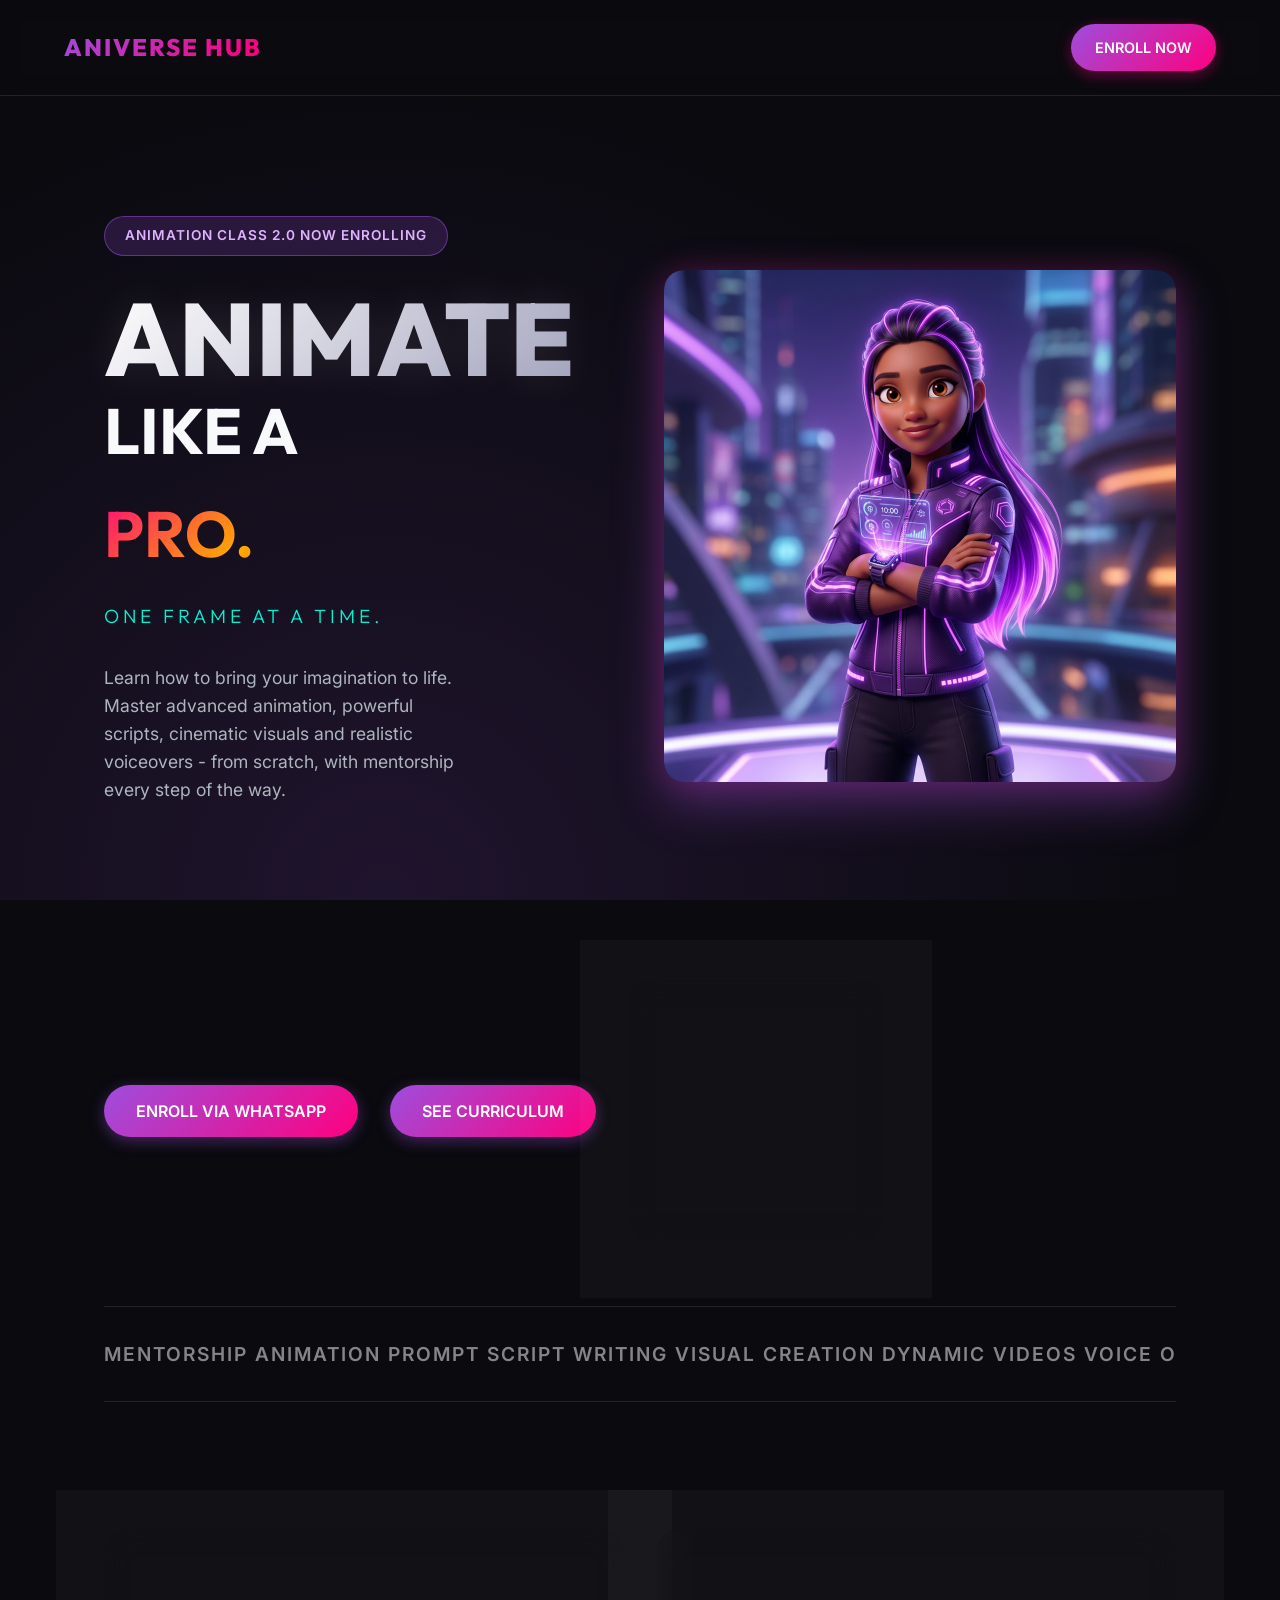
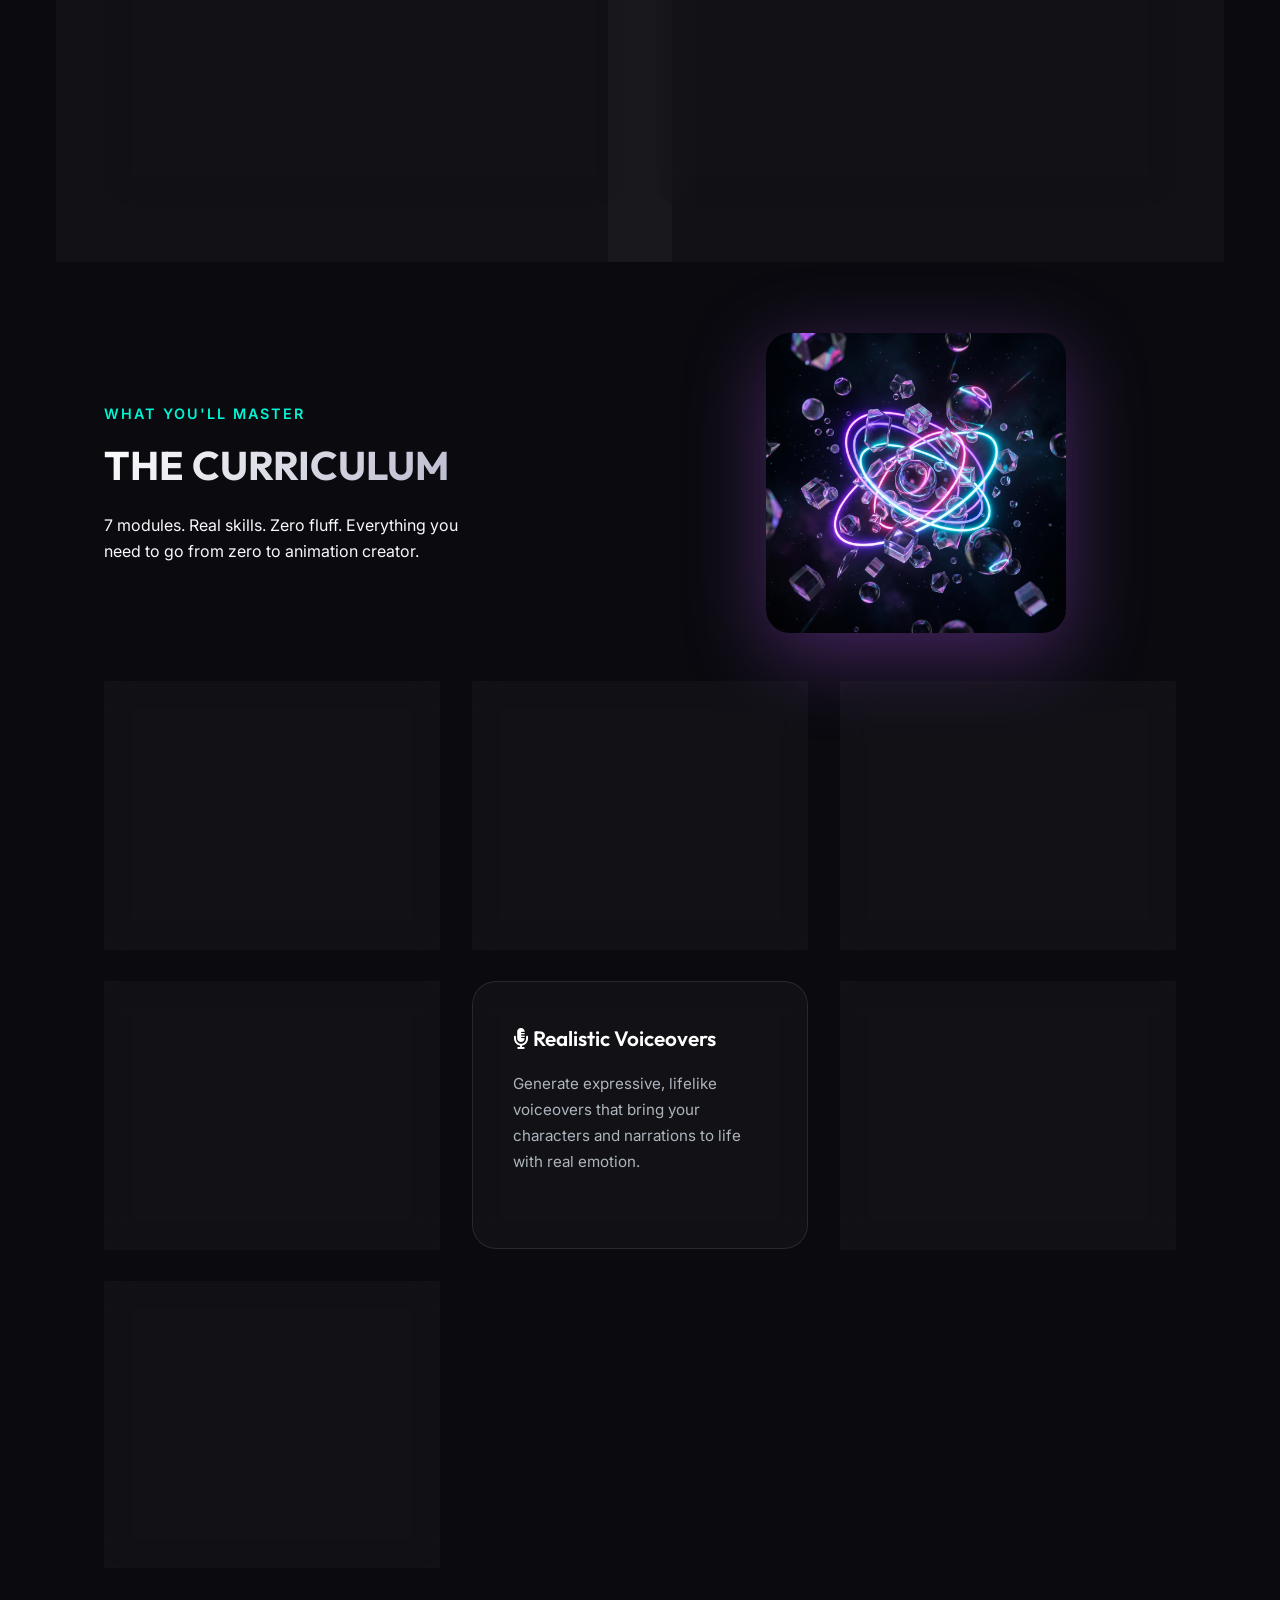
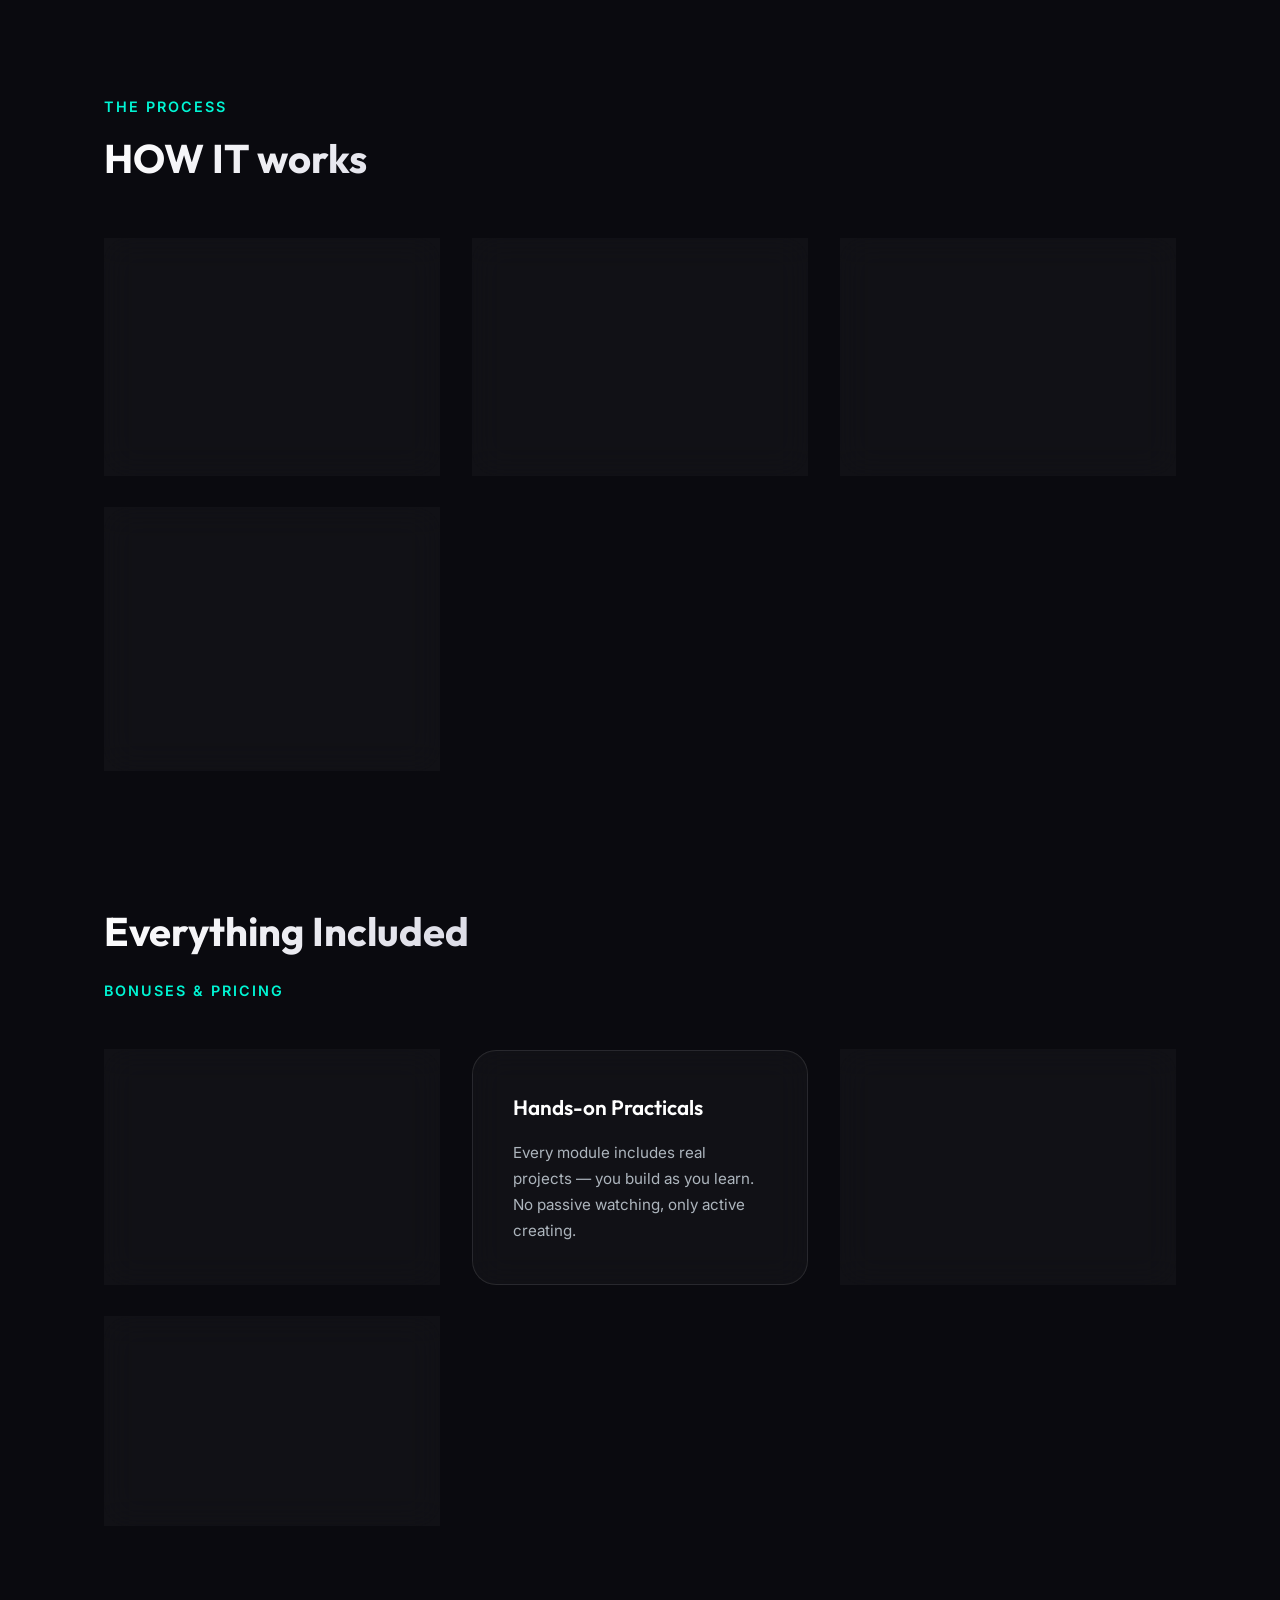
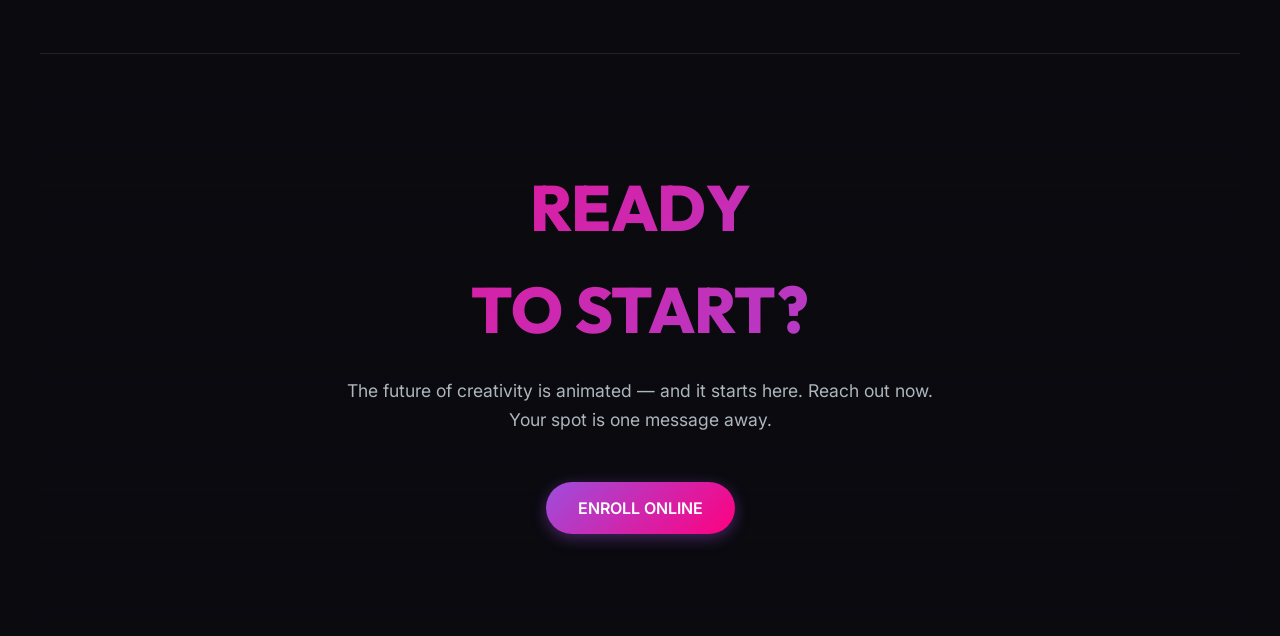
==== commit 35030f5c: "Update course pricing, class status, and Selar link" ====
--- a/Structure/index.html
+++ b/Structure/index.html
@@ -18,7 +18,7 @@
         </div>
         <div>
             <nav>
-                <li class="enrol"><a href="http://luma.com/f4995q19">ENROLL NOW</a></li>
+                <li class="enrol"><a href="https://selar.com/0h3n733712">ENROLL NOW</a></li>
             </nav>
         </div>
     </div>
@@ -219,7 +219,7 @@
     <section class="footer">
         <p>READY<br>TO START?</p>
         <P>The future of creativity is animated — and it starts here. Reach out now. Your spot is one message away.</P>
-        <p><button><a href="http://luma.com/f4995q19">ENROLL ONLINE</a></button></p>
+        <p><button><a href="https://selar.com/0h3n733712">ENROLL ONLINE</a></button></p>
 
     </section>
 
